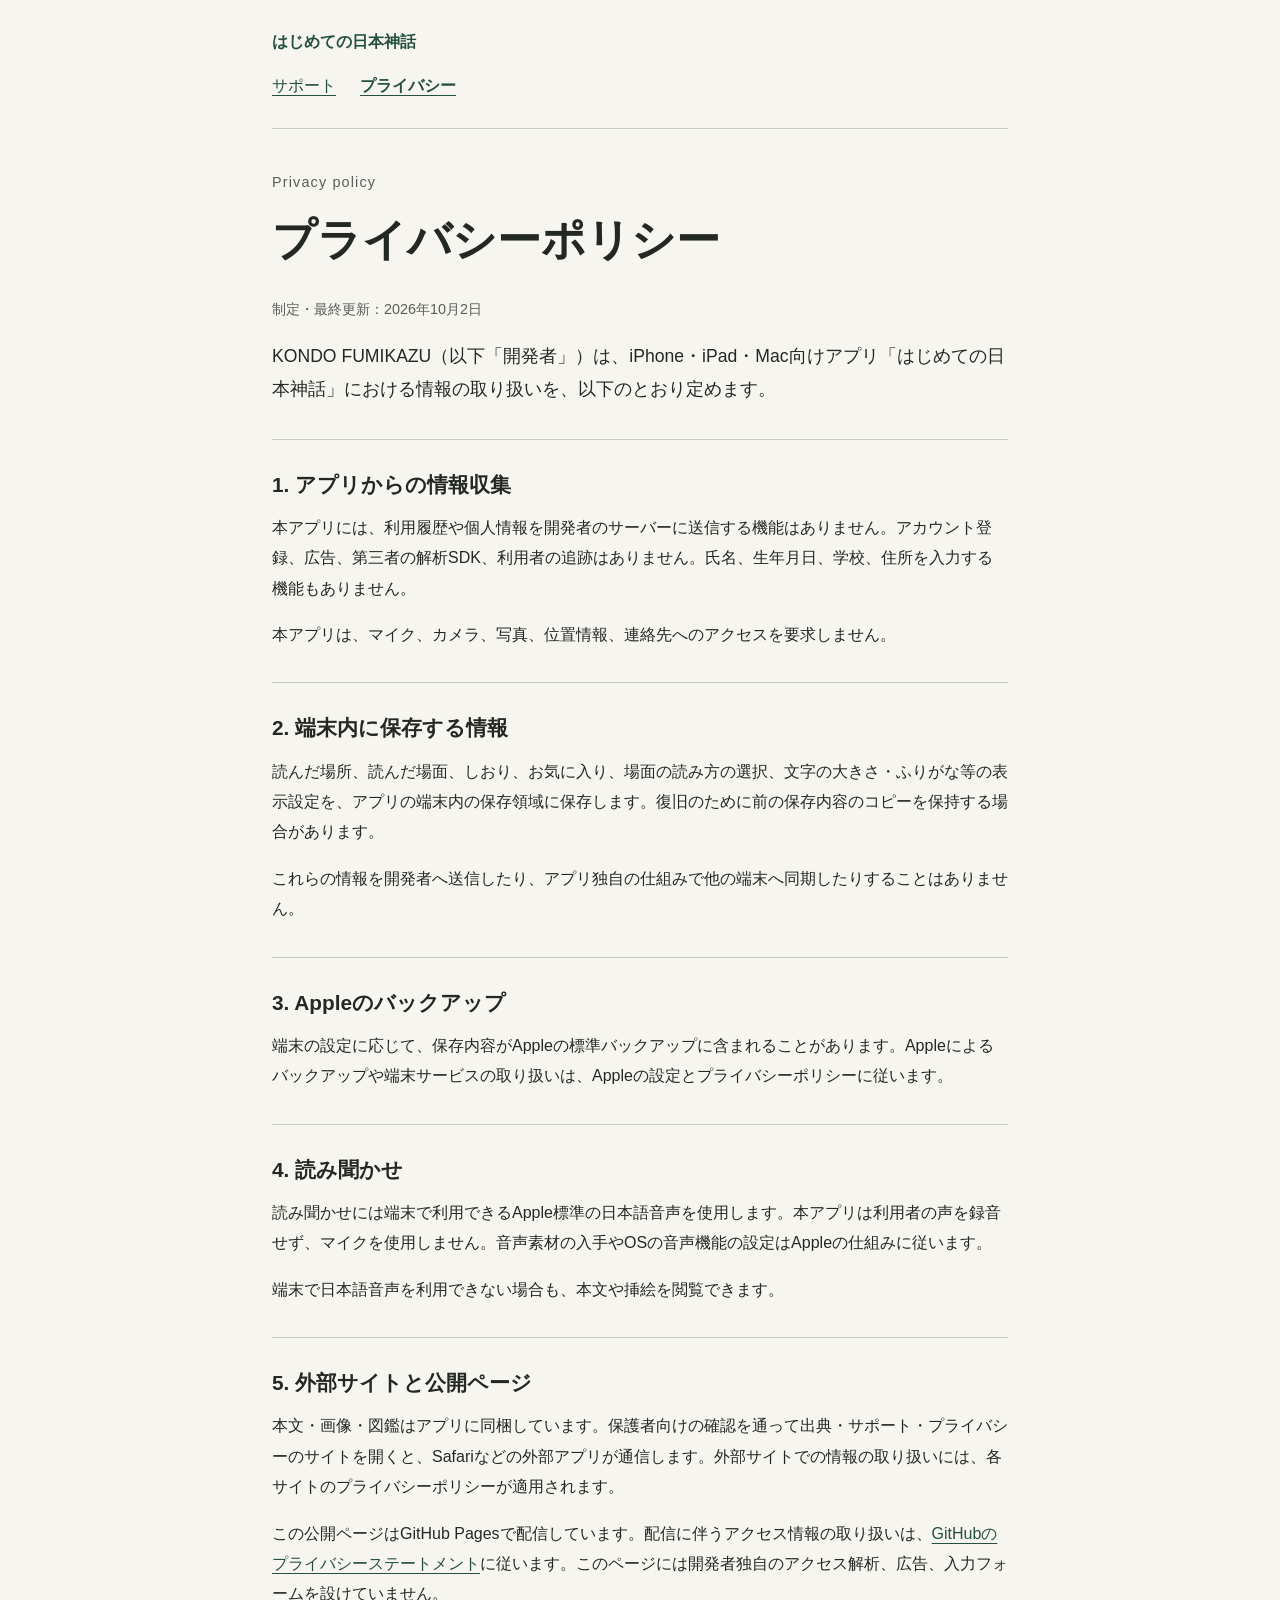
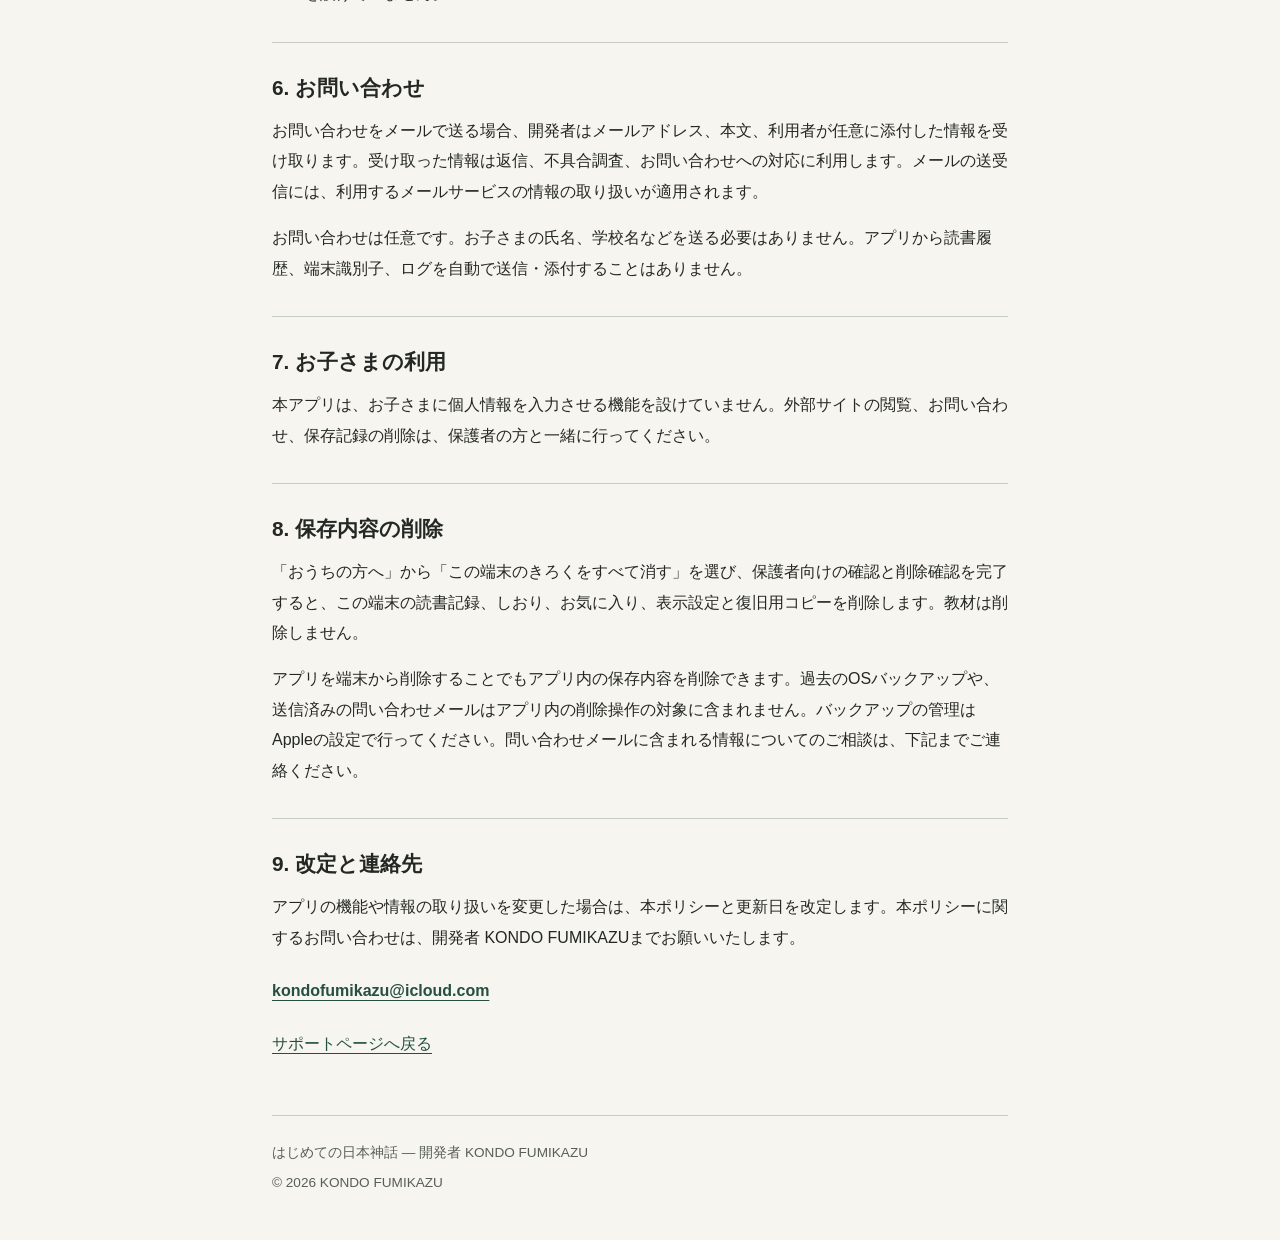
==== privacy.html @ faa3926b "Publish FirstMyth support and privacy pages" ====
<!doctype html>
<html lang="ja">
<head>
  <meta charset="utf-8">
  <meta name="viewport" content="width=device-width, initial-scale=1">
  <meta name="description" content="はじめての日本神話のプライバシーポリシー。端末内の読書記録、読み上げ、外部サイト、お問い合わせの情報の取り扱いを説明します。">
  <title>プライバシーポリシー | はじめての日本神話</title>
  <link rel="stylesheet" href="style.css">
</head>
<body>
  <a class="skip-link" href="#main">本文へ移動</a>
  <header class="site-header">
    <a class="brand" href="./">はじめての日本神話</a>
    <nav aria-label="公開情報">
      <a href="./">サポート</a>
      <a href="privacy.html" aria-current="page">プライバシー</a>
    </nav>
  </header>
  <main id="main">
    <p class="eyebrow">Privacy policy</p>
    <h1>プライバシーポリシー</h1>
    <p class="updated">制定・最終更新：<time datetime="2026-10-02">2026年10月2日</time></p>
    <p class="lead">KONDO FUMIKAZU（以下「開発者」）は、iPhone・iPad・Mac向けアプリ「はじめての日本神話」における情報の取り扱いを、以下のとおり定めます。</p>
    <section aria-labelledby="collection">
      <h2 id="collection">1. アプリからの情報収集</h2>
      <p>本アプリには、利用履歴や個人情報を開発者のサーバーに送信する機能はありません。アカウント登録、広告、第三者の解析SDK、利用者の追跡はありません。氏名、生年月日、学校、住所を入力する機能もありません。</p>
      <p>本アプリは、マイク、カメラ、写真、位置情報、連絡先へのアクセスを要求しません。</p>
    </section>
    <section aria-labelledby="local">
      <h2 id="local">2. 端末内に保存する情報</h2>
      <p>読んだ場所、読んだ場面、しおり、お気に入り、場面の読み方の選択、文字の大きさ・ふりがな等の表示設定を、アプリの端末内の保存領域に保存します。復旧のために前の保存内容のコピーを保持する場合があります。</p>
      <p>これらの情報を開発者へ送信したり、アプリ独自の仕組みで他の端末へ同期したりすることはありません。</p>
    </section>
    <section aria-labelledby="backup">
      <h2 id="backup">3. Appleのバックアップ</h2>
      <p>端末の設定に応じて、保存内容がAppleの標準バックアップに含まれることがあります。Appleによるバックアップや端末サービスの取り扱いは、Appleの設定とプライバシーポリシーに従います。</p>
    </section>
    <section aria-labelledby="speech">
      <h2 id="speech">4. 読み聞かせ</h2>
      <p>読み聞かせには端末で利用できるApple標準の日本語音声を使用します。本アプリは利用者の声を録音せず、マイクを使用しません。音声素材の入手やOSの音声機能の設定はAppleの仕組みに従います。</p>
      <p>端末で日本語音声を利用できない場合も、本文や挿絵を閲覧できます。</p>
    </section>
    <section aria-labelledby="external">
      <h2 id="external">5. 外部サイトと公開ページ</h2>
      <p>本文・画像・図鑑はアプリに同梱しています。保護者向けの確認を通って出典・サポート・プライバシーのサイトを開くと、Safariなどの外部アプリが通信します。外部サイトでの情報の取り扱いには、各サイトのプライバシーポリシーが適用されます。</p>
      <p>この公開ページはGitHub Pagesで配信しています。配信に伴うアクセス情報の取り扱いは、<a href="https://docs.github.com/en/site-policy/privacy-policies/github-general-privacy-statement">GitHubのプライバシーステートメント</a>に従います。このページには開発者独自のアクセス解析、広告、入力フォームを設けていません。</p>
    </section>
    <section aria-labelledby="mail">
      <h2 id="mail">6. お問い合わせ</h2>
      <p>お問い合わせをメールで送る場合、開発者はメールアドレス、本文、利用者が任意に添付した情報を受け取ります。受け取った情報は返信、不具合調査、お問い合わせへの対応に利用します。メールの送受信には、利用するメールサービスの情報の取り扱いが適用されます。</p>
      <p>お問い合わせは任意です。お子さまの氏名、学校名などを送る必要はありません。アプリから読書履歴、端末識別子、ログを自動で送信・添付することはありません。</p>
    </section>
    <section aria-labelledby="children">
      <h2 id="children">7. お子さまの利用</h2>
      <p>本アプリは、お子さまに個人情報を入力させる機能を設けていません。外部サイトの閲覧、お問い合わせ、保存記録の削除は、保護者の方と一緒に行ってください。</p>
    </section>
    <section aria-labelledby="deletion">
      <h2 id="deletion">8. 保存内容の削除</h2>
      <p>「おうちの方へ」から「この端末のきろくをすべて消す」を選び、保護者向けの確認と削除確認を完了すると、この端末の読書記録、しおり、お気に入り、表示設定と復旧用コピーを削除します。教材は削除しません。</p>
      <p>アプリを端末から削除することでもアプリ内の保存内容を削除できます。過去のOSバックアップや、送信済みの問い合わせメールはアプリ内の削除操作の対象に含まれません。バックアップの管理はAppleの設定で行ってください。問い合わせメールに含まれる情報についてのご相談は、下記までご連絡ください。</p>
    </section>
    <section aria-labelledby="changes">
      <h2 id="changes">9. 改定と連絡先</h2>
      <p>アプリの機能や情報の取り扱いを変更した場合は、本ポリシーと更新日を改定します。本ポリシーに関するお問い合わせは、開発者 KONDO FUMIKAZUまでお願いいたします。</p>
      <p><a class="contact-link" href="mailto:kondofumikazu@icloud.com">kondofumikazu@icloud.com</a></p>
      <p><a href="./">サポートページへ戻る</a></p>
    </section>
  </main>
  <footer>
    <p>はじめての日本神話 — 開発者 KONDO FUMIKAZU</p>
    <p>© 2026 KONDO FUMIKAZU</p>
  </footer>
</body>
</html>
---- style.css ----
:root {
  color-scheme: light dark;
  --paper: #f7f5ef;
  --ink: #242824;
  --muted: #575f58;
  --accent: #254f42;
  --line: #c6cdc4;
  --focus: #9b3e15;
}
* { box-sizing: border-box; }
body {
  margin: 0;
  padding: 0 1.25rem;
  color: var(--ink);
  background: var(--paper);
  font-family: -apple-system, BlinkMacSystemFont, "Hiragino Kaku Gothic ProN", "Yu Gothic", sans-serif;
  font-size: 1rem;
  line-height: 1.9;
  overflow-wrap: anywhere;
}
a { color: var(--accent); text-underline-offset: .22em; }
a:focus-visible { outline: 3px solid var(--focus); outline-offset: 5px; border-radius: 2px; }
.site-header, main, footer { max-width: 46rem; margin-inline: auto; }
.site-header { padding-block: 1.25rem; border-bottom: 1px solid var(--line); }
.brand { display: inline-flex; min-height: 44px; align-items: center; font-weight: 700; text-decoration: none; }
nav { display: flex; flex-wrap: wrap; gap: .25rem 1.5rem; }
nav a { display: inline-flex; min-height: 44px; align-items: center; }
nav [aria-current="page"] { font-weight: 700; }
main { padding-block: 2.5rem; }
.eyebrow { margin: 0 0 .6rem; color: var(--muted); font-size: .9rem; letter-spacing: .08em; }
h1 { margin: 0 0 1.25rem; font-family: "Hiragino Mincho ProN", "Yu Mincho", serif; font-size: clamp(1.65rem, 5vw, 2.75rem); line-height: 1.6; }
h2 { margin: 0 0 .75rem; font-size: 1.3rem; line-height: 1.6; }
p { margin-block: 0 1rem; }
.lead { font-size: 1.1rem; }
.updated { color: var(--muted); font-size: .9rem; }
section { margin-top: 2rem; padding-top: 1.75rem; border-top: 1px solid var(--line); }
ol { padding-left: 1.5rem; }
li { margin-bottom: .75rem; }
.contact-link { display: inline-flex; align-items: center; min-height: 44px; font-weight: 700; }
footer { padding-block: 1.5rem 2.5rem; border-top: 1px solid var(--line); color: var(--muted); font-size: .85rem; }
footer p { margin-block: 0 .25rem; }
.skip-link { position: absolute; top: .5rem; left: 1rem; padding: .5rem 1rem; background: var(--paper); transform: translateY(-180%); }
.skip-link:focus { transform: translateY(0); }
@media (prefers-color-scheme: dark) {
  :root { --paper: #1c211e; --ink: #edf1eb; --muted: #c1cabe; --accent: #abdbc4; --line: #556355; --focus: #ffc08e; }
}
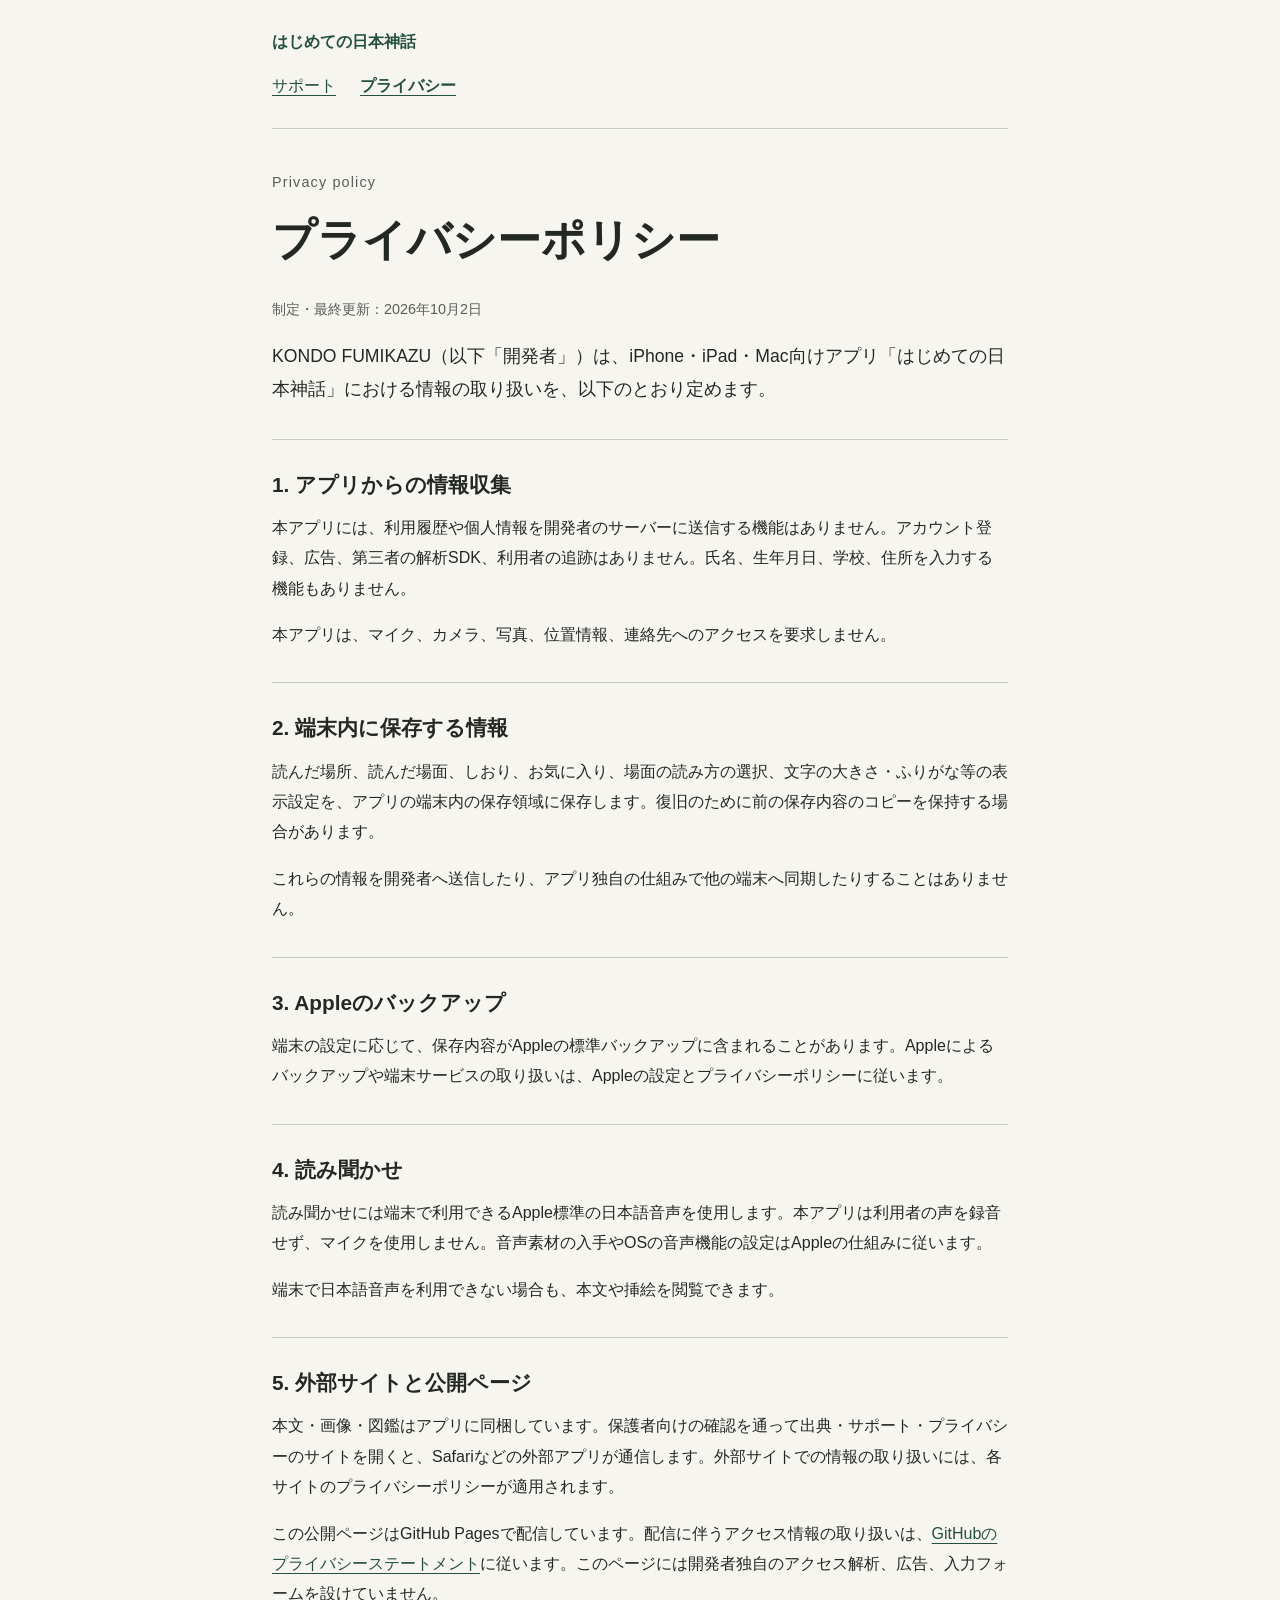
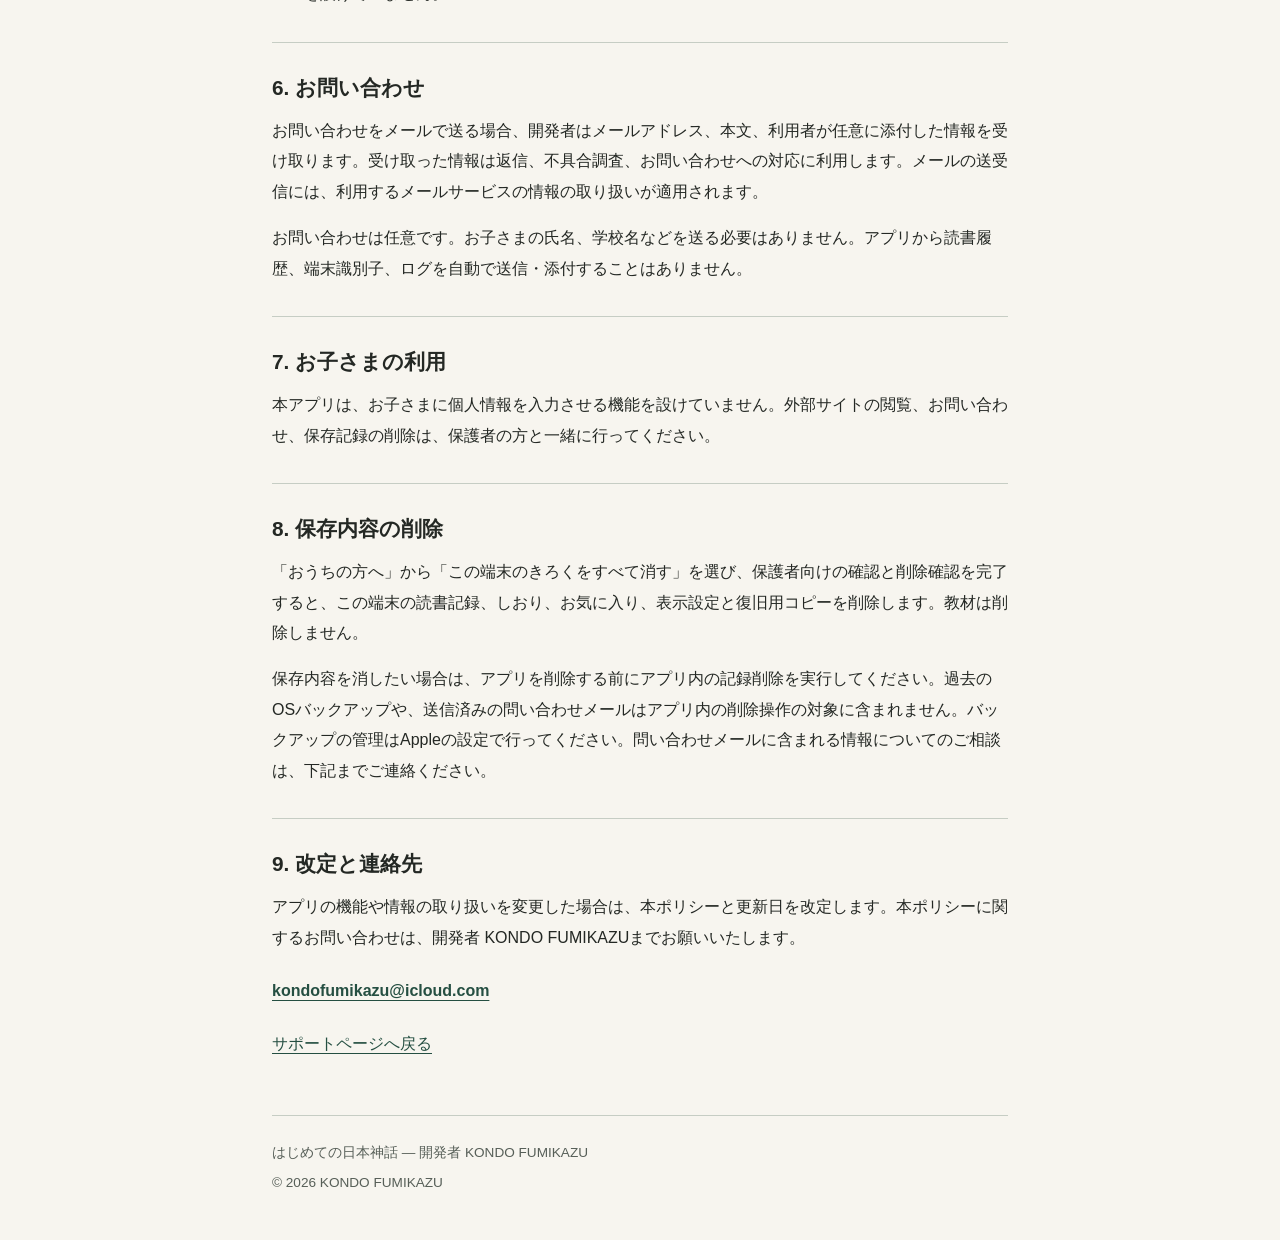
==== commit 0ee40163: "Clarify record deletion for all supported platforms" ====
--- a/privacy.html
+++ b/privacy.html
@@ -57,7 +57,7 @@
     <section aria-labelledby="deletion">
       <h2 id="deletion">8. 保存内容の削除</h2>
       <p>「おうちの方へ」から「この端末のきろくをすべて消す」を選び、保護者向けの確認と削除確認を完了すると、この端末の読書記録、しおり、お気に入り、表示設定と復旧用コピーを削除します。教材は削除しません。</p>
-      <p>アプリを端末から削除することでもアプリ内の保存内容を削除できます。過去のOSバックアップや、送信済みの問い合わせメールはアプリ内の削除操作の対象に含まれません。バックアップの管理はAppleの設定で行ってください。問い合わせメールに含まれる情報についてのご相談は、下記までご連絡ください。</p>
+      <p>保存内容を消したい場合は、アプリを削除する前にアプリ内の記録削除を実行してください。過去のOSバックアップや、送信済みの問い合わせメールはアプリ内の削除操作の対象に含まれません。バックアップの管理はAppleの設定で行ってください。問い合わせメールに含まれる情報についてのご相談は、下記までご連絡ください。</p>
     </section>
     <section aria-labelledby="changes">
       <h2 id="changes">9. 改定と連絡先</h2>
